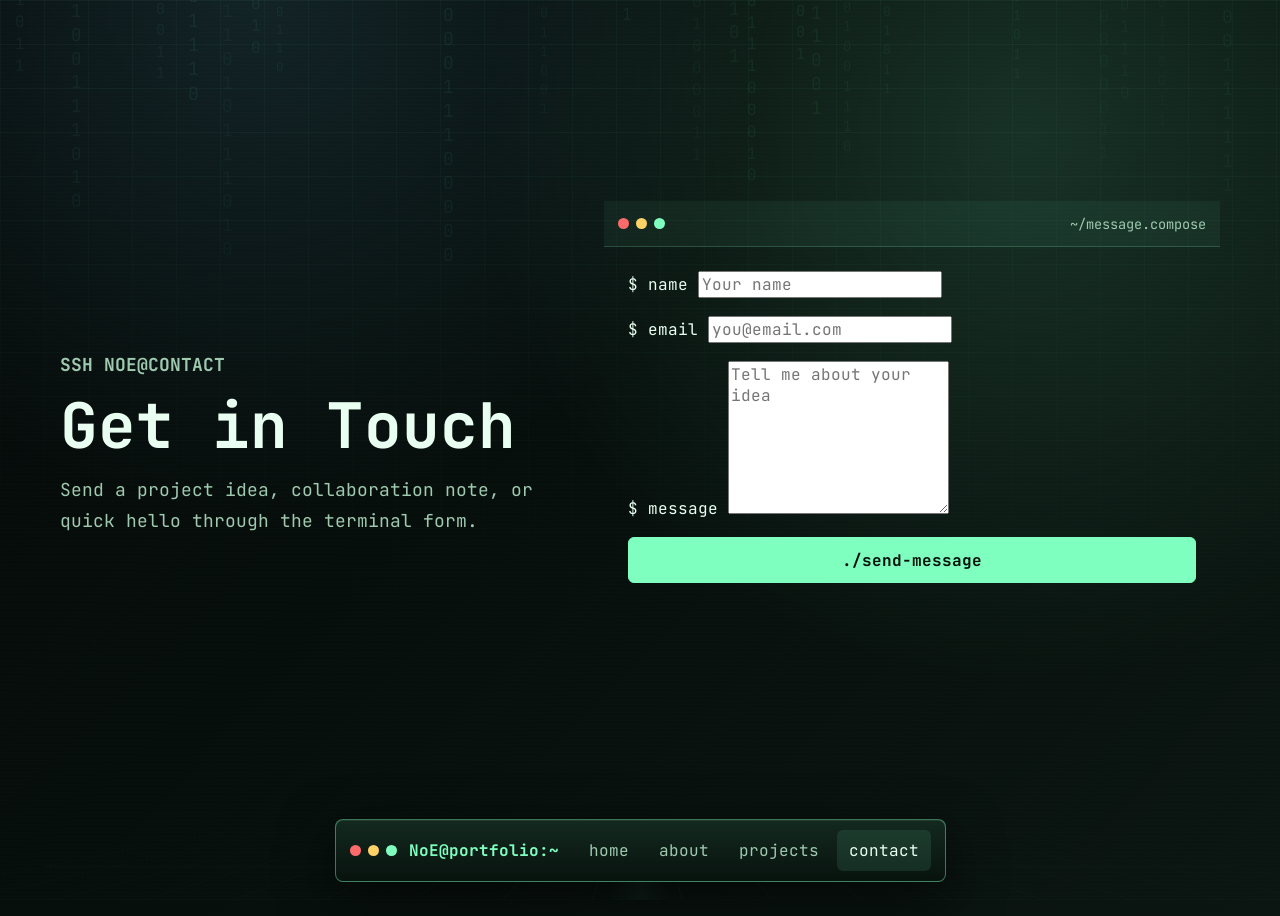
==== contact.html @ 80d9795e "Change contact form action to success.html Updated form action to redirect to success page." ====
<!DOCTYPE html>
<html lang="en">
  <head>
    <meta charset="UTF-8" />
    <meta name="viewport" content="width=device-width, initial-scale=1.0" />
    <title>NoE | Contact</title>
    <link rel="preconnect" href="https://fonts.googleapis.com" />
    <link rel="preconnect" href="https://fonts.gstatic.com" crossorigin />
    <link
      href="https://fonts.googleapis.com/css2?family=JetBrains+Mono:wght@400;500;600;700&display=swap"
      rel="stylesheet"
    />
    <link rel="stylesheet" href="styles.css" />
  </head>
  <body class="page-contact">
    <div class="matrix-rain" data-matrix-rain aria-hidden="true"></div>
    <div class="scanline" aria-hidden="true"></div>
    <div class="terminal-grid" aria-hidden="true"></div>

    <header class="site-header">
      <nav class="nav shell-window" aria-label="Primary navigation">
        <a class="brand" href="index.html" aria-label="Home">
          <span class="window-dots" aria-hidden="true"><i></i><i></i><i></i></span>
          <span>NoE@portfolio:~</span>
        </a>
        <button class="menu-toggle" type="button" aria-label="Open menu" aria-expanded="false">
          <span></span><span></span><span></span>
        </button>
        <div class="nav-links" data-menu>
          <a href="index.html">home</a>
          <button class="nav-button" type="button" data-about-open>about</button>
          <a href="projects.html">projects</a>
          <a href="contact.html" aria-current="page">contact</a>
        </div>
      </nav>
    </header>

    <main>
      <section class="contact-layout">
        <div class="page-hero">
          <p class="eyebrow">ssh NoE@contact</p>
          <h1>Get in Touch</h1>
          <p>Send a project idea, collaboration note, or quick hello through the terminal form.</p>
        </div>

        <form
  name="contact"
  method="POST"
  action="/success.html"
  data-netlify="true"
  netlify-honeypot="bot-field"
>
          <div class="window-bar">
            <span class="window-dots" aria-hidden="true"><i></i><i></i><i></i></span>
            <span class="window-title">~/message.compose</span>
          </div>
          <div class="form-body">
            <input type="hidden" name="form-name" value="contact" />
            <p class="hidden-field" aria-hidden="true">
              <label>Do not fill this out: <input name="bot-field" tabindex="-1" autocomplete="off" /></label>
            </p>
            <label>
              <span>$ name</span>
              <input type="text" name="name" placeholder="Your name" required />
            </label>
            <label>
              <span>$ email</span>
              <input type="email" name="email" placeholder="you@email.com" required />
            </label>
            <label>
              <span>$ message</span>
              <textarea name="message" rows="7" placeholder="Tell me about your idea" required></textarea>
            </label>
            <button class="btn primary" type="submit" id="submit-btn">./send-message</button>
            <p class="form-feedback" id="form-feedback" role="status" aria-live="polite"></p>
          </div>
        </form>
      </section>
    </main>

    <div class="about-modal" data-about-modal aria-hidden="true" role="dialog" aria-modal="true" aria-labelledby="about-modal-title">
      <button class="modal-backdrop" type="button" data-about-close aria-label="Close about terminal"></button>
      <section class="about-terminal shell-window" aria-label="About me terminal">
        <div class="window-bar">
          <span class="window-dots" aria-hidden="true"><i></i><i></i><i></i></span>
          <span class="window-title" id="about-modal-title">~/about.md</span>
          <button class="terminal-close" type="button" data-about-close aria-label="Close">x</button>
        </div>
        <div class="terminal-body" data-terminal="about">
          <p><span class="prompt">$</span> cat about.md</p>
        </div>
      </section>
    </div>

    <script src="script.js"></script>
  </body>
</html>
---- styles.css ----
:root {
  --bg: #07100d;
  --bg-soft: #0b1813;
  --panel: rgba(8, 18, 14, 0.88);
  --panel-strong: rgba(11, 24, 19, 0.96);
  --line: rgba(127, 255, 190, 0.2);
  --line-strong: rgba(127, 255, 190, 0.42);
  --text: #e8fff2;
  --muted: #9fcab0;
  --green: #7fffbf;
  --amber: #ffd166;
  --red: #ff6b6b;
  --cyan: #70d6ff;
  --shadow: 0 24px 70px rgba(0, 0, 0, 0.42);
  --radius: 8px;
  --max: 1160px;
  --ease: cubic-bezier(0.2, 0.8, 0.2, 1);
}

* {
  box-sizing: border-box;
}

html {
  scroll-behavior: smooth;
}

body {
  margin: 0;
  min-height: 100vh;
  font-family: "JetBrains Mono", "Fira Code", ui-monospace, monospace;
  color: var(--text);
  background:
    radial-gradient(circle at 20% 0%, rgba(112, 214, 255, 0.12), transparent 32rem),
    radial-gradient(circle at 80% 15%, rgba(127, 255, 191, 0.14), transparent 34rem),
    linear-gradient(135deg, #050908 0%, var(--bg) 54%, #0b1511 100%);
  overflow-x: hidden;
  padding-bottom: 108px;
}

body::before {
  content: "";
  position: fixed;
  inset: 0;
  pointer-events: none;
  background-image:
    linear-gradient(rgba(127, 255, 190, 0.045) 1px, transparent 1px),
    linear-gradient(90deg, rgba(127, 255, 190, 0.04) 1px, transparent 1px);
  background-size: 44px 44px;
  mask-image: linear-gradient(to bottom, rgba(0, 0, 0, 0.9), transparent 80%);
}

a {
  color: inherit;
}

button,
input,
textarea {
  font: inherit;
}

.matrix-rain {
  position: fixed;
  inset: 0;
  z-index: 0;
  overflow: hidden;
  pointer-events: none;
  opacity: 0.32;
  mask-image: linear-gradient(to bottom, #000 0%, rgba(0, 0, 0, 0.68) 42%, transparent 100%);
}

.matrix-column {
  position: absolute;
  top: -42vh;
  left: var(--x);
  display: grid;
  gap: 0.38rem;
  color: rgba(127, 255, 190, 0.34);
  font-size: var(--size);
  line-height: 1;
  text-shadow: 0 0 10px rgba(127, 255, 190, 0.24);
  opacity: var(--opacity);
  animation: matrixFall var(--duration) linear infinite;
  animation-delay: var(--delay);
}

.matrix-column span:first-child {
  color: rgba(232, 255, 242, 0.62);
  text-shadow: 0 0 14px rgba(127, 255, 190, 0.45);
}

.scanline {
  position: fixed;
  inset: 0;
  pointer-events: none;
  z-index: 10;
  opacity: 0.28;
  background: repeating-linear-gradient(
    to bottom,
    rgba(255, 255, 255, 0.035) 0,
    rgba(255, 255, 255, 0.035) 1px,
    transparent 1px,
    transparent 4px
  );
}

.terminal-grid {
  position: fixed;
  inset: auto -10vw 0;
  height: 34vh;
  pointer-events: none;
  background:
    linear-gradient(to right, transparent 0 48%, rgba(127, 255, 190, 0.14) 50%, transparent 52%),
    repeating-linear-gradient(90deg, rgba(127, 255, 190, 0.1) 0 1px, transparent 1px 90px),
    repeating-linear-gradient(0deg, rgba(127, 255, 190, 0.1) 0 1px, transparent 1px 46px);
  transform: perspective(280px) rotateX(62deg);
  transform-origin: bottom;
  opacity: 0.3;
}

.site-header {
  position: fixed;
  left: 0;
  right: 0;
  bottom: 18px;
  z-index: 20;
  padding: 0 clamp(16px, 4vw, 40px);
  pointer-events: none;
}

.shell-window {
  border: 1px solid var(--line);
  border-radius: var(--radius);
  background: var(--panel);
  box-shadow: var(--shadow);
  backdrop-filter: blur(14px);
}

.nav {
  position: relative;
  width: fit-content;
  max-width: min(var(--max), calc(100vw - 32px));
  margin: 0 auto;
  min-height: 58px;
  display: flex;
  align-items: center;
  justify-content: space-between;
  gap: 18px;
  padding: 10px 14px;
  pointer-events: auto;
  border-color: var(--line-strong);
  background:
    linear-gradient(180deg, rgba(127, 255, 190, 0.08), rgba(8, 18, 14, 0.9)),
    var(--panel-strong);
  box-shadow:
    0 18px 54px rgba(0, 0, 0, 0.58),
    inset 0 1px 0 rgba(232, 255, 242, 0.08);
}

.brand,
.nav-links a,
.nav-button,
.text-link,
.site-footer a {
  text-decoration: none;
}

.brand {
  display: inline-flex;
  align-items: center;
  gap: 12px;
  min-width: 0;
  font-weight: 700;
  color: var(--green);
}

.brand span:last-child {
  white-space: nowrap;
}

.window-dots {
  display: inline-flex;
  gap: 7px;
  flex: 0 0 auto;
}

.window-dots i {
  width: 11px;
  height: 11px;
  border-radius: 50%;
  display: block;
}

.window-dots i:nth-child(1) {
  background: var(--red);
}

.window-dots i:nth-child(2) {
  background: var(--amber);
}

.window-dots i:nth-child(3) {
  background: var(--green);
}

.nav-links {
  display: flex;
  align-items: center;
  gap: 6px;
}

.nav-links a,
.nav-button {
  color: var(--muted);
  padding: 10px 12px;
  border-radius: 6px;
  border: 0;
  background: transparent;
  cursor: pointer;
  transition: color 180ms var(--ease), background 180ms var(--ease);
}

.nav-links a:hover,
.nav-links a:focus-visible,
.nav-button:hover,
.nav-button:focus-visible,
.nav-links a[aria-current="page"] {
  color: var(--text);
  background: rgba(127, 255, 190, 0.1);
}

.menu-toggle {
  display: none;
  width: 44px;
  height: 44px;
  border: 1px solid var(--line);
  border-radius: 6px;
  background: rgba(127, 255, 190, 0.08);
  color: var(--text);
  cursor: pointer;
}

.menu-toggle span {
  display: block;
  width: 18px;
  height: 2px;
  margin: 4px auto;
  background: currentColor;
}

main {
  width: min(var(--max), calc(100% - 32px));
  margin: 0 auto;
  position: relative;
  z-index: 1;
}

.hero {
  min-height: calc(100vh - 78px);
  display: grid;
  grid-template-columns: minmax(0, 1fr) minmax(340px, 0.92fr);
  align-items: center;
  gap: clamp(28px, 5vw, 72px);
  padding: clamp(64px, 10vw, 112px) 0 56px;
}

.hero-copy h1,
.page-hero h1 {
  margin: 0;
  max-width: 780px;
  font-size: clamp(1.72rem, 4.9vw, 3.92rem);
  line-height: 0.98;
  letter-spacing: 0;
}

.hero-copy p:not(.eyebrow),
.page-hero p,
.about-panel p {
  color: var(--muted);
  line-height: 1.75;
  font-size: clamp(1rem, 1.8vw, 1.12rem);
}

.eyebrow {
  margin: 0 0 14px;
  color: var(--green);
  text-transform: uppercase;
  letter-spacing: 0;
  font-size: 0.86rem;
  font-weight: 700;
}

.hero-actions {
  display: flex;
  flex-wrap: wrap;
  gap: 12px;
  margin-top: 30px;
}

.btn {
  display: inline-flex;
  align-items: center;
  justify-content: center;
  min-height: 46px;
  padding: 0 18px;
  border: 1px solid var(--line-strong);
  border-radius: 6px;
  color: var(--text);
  background: rgba(232, 255, 242, 0.04);
  text-decoration: none;
  cursor: pointer;
  transition: transform 180ms var(--ease), border-color 180ms var(--ease), background 180ms var(--ease);
}

.btn:hover,
.btn:focus-visible {
  transform: translateY(-2px);
  border-color: var(--green);
  background: rgba(127, 255, 190, 0.1);
}

.btn.primary {
  color: #03100a;
  background: var(--green);
  border-color: var(--green);
  font-weight: 700;
}

.window-bar {
  display: flex;
  align-items: center;
  gap: 12px;
  min-height: 46px;
  padding: 0 14px;
  border-bottom: 1px solid var(--line);
  background: rgba(127, 255, 190, 0.055);
}

.window-title {
  margin-left: auto;
  color: var(--muted);
  font-size: 0.85rem;
}

.terminal-body {
  min-height: 330px;
  padding: 24px;
  color: var(--text);
  line-height: 1.75;
}

.terminal-body p {
  margin: 0 0 10px;
}

.terminal-body .prompt,
.project-command {
  color: var(--green);
  font-weight: 700;
}

.muted,
.project-card p {
  color: var(--muted);
}

.cursor::after {
  content: "";
  display: inline-block;
  width: 9px;
  height: 1.15em;
  margin-left: 6px;
  vertical-align: -0.2em;
  background: var(--green);
  animation: blink 900ms steps(2, jump-none) infinite;
}

.section {
  padding: clamp(52px, 8vw, 88px) 0;
}

.split {
  display: grid;
  grid-template-columns: 0.8fr 1fr;
  gap: clamp(24px, 5vw, 64px);
  align-items: start;
}

h2 {
  margin: 0;
  color: var(--text);
  font-size: clamp(1.8rem, 4vw, 3.2rem);
  line-height: 1.08;
  letter-spacing: 0;
}

.about-panel {
  padding: clamp(22px, 4vw, 34px);
}

.stats {
  display: grid;
  grid-template-columns: repeat(3, 1fr);
  gap: 12px;
  margin: 28px 0 0;
}

.stats div,
.skill-group span {
  border: 1px solid var(--line);
  border-radius: 6px;
  background: rgba(127, 255, 190, 0.055);
}

.stats div {
  padding: 16px;
}

.stats dt {
  color: var(--green);
  font-size: 0.78rem;
  text-transform: uppercase;
}

.stats dd {
  margin: 8px 0 0;
  color: var(--text);
}

.section-heading {
  display: flex;
  align-items: end;
  justify-content: space-between;
  gap: 20px;
  margin-bottom: 28px;
}

.text-link,
.site-footer a {
  color: var(--green);
  border-bottom: 1px solid rgba(127, 255, 190, 0.45);
}

.projects-grid {
  display: grid;
  grid-template-columns: repeat(3, minmax(0, 1fr));
  gap: 18px;
}

.projects-grid.full {
  grid-template-columns: repeat(auto-fit, minmax(260px, 1fr));
}

.project-card {
  padding: 20px;
  min-height: 230px;
  display: flex;
  flex-direction: column;
  transition: transform 180ms var(--ease), border-color 180ms var(--ease), background 180ms var(--ease);
}

.project-card:hover {
  transform: translateY(-4px);
  border-color: var(--line-strong);
  background: var(--panel-strong);
}

.project-card h3 {
  margin: 18px 0 10px;
  font-size: 1.2rem;
  line-height: 1.35;
}

.project-card p {
  margin: 0;
  line-height: 1.65;
}

.project-meta {
  display: flex;
  flex-wrap: wrap;
  gap: 8px;
  margin-top: auto;
  padding-top: 24px;
  color: var(--cyan);
  font-size: 0.82rem;
}

.project-meta span {
  border: 1px solid rgba(112, 214, 255, 0.24);
  border-radius: 999px;
  padding: 4px 8px;
}

.skill-marquee {
  position: relative;
  overflow: hidden;
  padding: 12px 0;
  border-color: var(--line-strong);
  background:
    linear-gradient(90deg, rgba(127, 255, 190, 0.08), transparent 22%, transparent 78%, rgba(127, 255, 190, 0.08)),
    var(--panel);
}

.skill-marquee::before,
.skill-marquee::after {
  content: "";
  position: absolute;
  top: 0;
  bottom: 0;
  width: 92px;
  z-index: 1;
  pointer-events: none;
}

.skill-marquee::before {
  left: 0;
  background: linear-gradient(90deg, rgba(8, 18, 14, 0.98), transparent);
}

.skill-marquee::after {
  right: 0;
  background: linear-gradient(270deg, rgba(8, 18, 14, 0.98), transparent);
}

.skill-track {
  display: flex;
  width: max-content;
  animation: marquee 26s linear infinite;
}

.skill-marquee:hover .skill-track {
  animation-play-state: paused;
}

.skill-group {
  display: flex;
  gap: 12px;
  padding-right: 12px;
}

.skill-group span {
  min-width: max-content;
  min-height: 52px;
  display: inline-flex;
  align-items: center;
  justify-content: center;
  padding: 0 18px;
  color: var(--muted);
  box-shadow: inset 0 0 18px rgba(127, 255, 190, 0.035);
}

.skill-group span::before {
  content: ">";
  margin-right: 8px;
  color: var(--green);
}

.page-hero {
  padding: clamp(72px, 11vw, 120px) 0 24px;
}

.page-hero p {
  max-width: 720px;
}

.contact-layout {
  min-height: calc(100vh - 92px);
  display: grid;
  grid-template-columns: 0.78fr 1fr;
  align-items: center;
  gap: clamp(28px, 5vw, 70px);
  padding: 60px 0;
}

.contact-form {
  overflow: hidden;
}

.form-body {
  display: grid;
  gap: 18px;
  padding: 24px;
}

.hidden-field {
  display: none;
}

.contact-form label {
  display: grid;
  gap: 8px;
  color: var(--green);
}

.contact-form input,
.contact-form textarea {
  width: 100%;
  border: 1px solid var(--line);
  border-radius: 6px;
  background: rgba(0, 0, 0, 0.22);
  color: var(--text);
  padding: 13px 14px;
  resize: vertical;
}

.contact-form input:focus,
.contact-form textarea:focus {
  outline: none;
  border-color: var(--green);
  box-shadow: 0 0 0 3px rgba(127, 255, 190, 0.11);
}

.contact-form input::placeholder,
.contact-form textarea::placeholder {
  color: rgba(159, 202, 176, 0.58);
}

.form-feedback {
  display: none;
  margin: 0;
  padding: 12px 14px;
  border-radius: 6px;
  line-height: 1.6;
}

.form-feedback.success,
.form-feedback.error {
  display: block;
}

.form-feedback.success {
  color: var(--green);
  background: rgba(127, 255, 190, 0.08);
  border: 1px solid var(--line);
}

.form-feedback.error {
  color: #ffb4b4;
  background: rgba(255, 107, 107, 0.08);
  border: 1px solid rgba(255, 107, 107, 0.3);
}

.site-footer {
  width: min(var(--max), calc(100% - 32px));
  margin: 0 auto;
  padding: 34px 0 48px;
  display: flex;
  justify-content: space-between;
  gap: 18px;
  color: var(--muted);
  position: relative;
  z-index: 1;
}

.about-modal {
  position: fixed;
  inset: 0;
  z-index: 40;
  display: grid;
  place-items: center;
  padding: 20px;
  opacity: 0;
  visibility: hidden;
  pointer-events: none;
  transition: opacity 220ms var(--ease), visibility 220ms var(--ease);
}

.about-modal.is-open {
  opacity: 1;
  visibility: visible;
  pointer-events: auto;
}

.modal-backdrop {
  position: absolute;
  inset: 0;
  border: 0;
  background: rgba(2, 8, 6, 0.76);
  backdrop-filter: blur(8px);
  cursor: pointer;
}

.about-terminal {
  position: relative;
  width: min(780px, 100%);
  overflow: hidden;
  transform: translateY(18px) scale(0.98);
  opacity: 0;
  transition: transform 240ms var(--ease), opacity 240ms var(--ease);
}

.about-modal.is-open .about-terminal {
  transform: translateY(0) scale(1);
  opacity: 1;
}

.about-terminal .terminal-body {
  min-height: 390px;
}

.terminal-close {
  width: 34px;
  height: 34px;
  margin-left: 8px;
  border: 1px solid var(--line);
  border-radius: 6px;
  color: var(--muted);
  background: rgba(255, 255, 255, 0.04);
  cursor: pointer;
}

.terminal-close:hover,
.terminal-close:focus-visible {
  color: var(--text);
  border-color: var(--green);
}

.reveal {
  opacity: 0;
  transform: translateY(16px);
  transition: opacity 520ms var(--ease), transform 520ms var(--ease);
}

.reveal.is-visible {
  opacity: 1;
  transform: translateY(0);
}

@keyframes blink {
  50% {
    opacity: 0;
  }
}

@keyframes marquee {
  to {
    transform: translateX(-50%);
  }
}

@keyframes matrixFall {
  to {
    transform: translateY(150vh);
  }
}

@media (prefers-reduced-motion: reduce) {
  *,
  *::before,
  *::after {
    scroll-behavior: auto !important;
    animation-duration: 0.001ms !important;
    animation-iteration-count: 1 !important;
    transition-duration: 0.001ms !important;
  }

  .matrix-rain {
    display: none;
  }
}

@media (max-width: 900px) {
  .hero,
  .split,
  .contact-layout {
    grid-template-columns: 1fr;
  }

  .hero {
    padding-top: 56px;
  }

  .hero-terminal {
    order: -1;
  }

  .terminal-body {
    min-height: 260px;
  }

  .projects-grid {
    grid-template-columns: repeat(2, minmax(0, 1fr));
  }
}

@media (max-width: 680px) {
  .matrix-rain {
    opacity: 0.2;
  }

  .matrix-column:nth-child(n + 18) {
    display: none;
  }

  .site-header {
    bottom: 10px;
    padding-inline: 10px;
  }

  main,
  .site-footer {
    width: min(100% - 24px, var(--max));
  }

  .nav {
    width: min(100%, 520px);
    min-height: 56px;
    gap: 8px;
    padding: 8px;
  }

  .brand {
    gap: 0;
  }

  .brand span:last-child {
    position: absolute;
    width: 1px;
    height: 1px;
    overflow: hidden;
    clip: rect(0 0 0 0);
    white-space: nowrap;
  }

  .menu-toggle {
    display: none;
  }

  .nav-links {
    display: flex;
    flex: 1;
    justify-content: flex-end;
    min-width: 0;
  }

  .nav-links a,
  .nav-button {
    flex: 0 1 auto;
    min-width: 0;
    padding: 10px 8px;
    font-size: clamp(0.72rem, 3.3vw, 0.9rem);
    text-align: center;
  }

  .hero-copy h1,
  .page-hero h1 {
    font-size: clamp(1.65rem, 9.1vw, 2.87rem);
  }

  .hero-actions,
  .section-heading,
  .site-footer {
    align-items: stretch;
    flex-direction: column;
  }

  .btn {
    width: 100%;
  }

  .stats,
  .projects-grid,
  .projects-grid.full {
    grid-template-columns: 1fr;
  }

  .skill-marquee::before,
  .skill-marquee::after {
    width: 38px;
  }

  .terminal-body,
  .form-body {
    padding: 18px;
  }
}
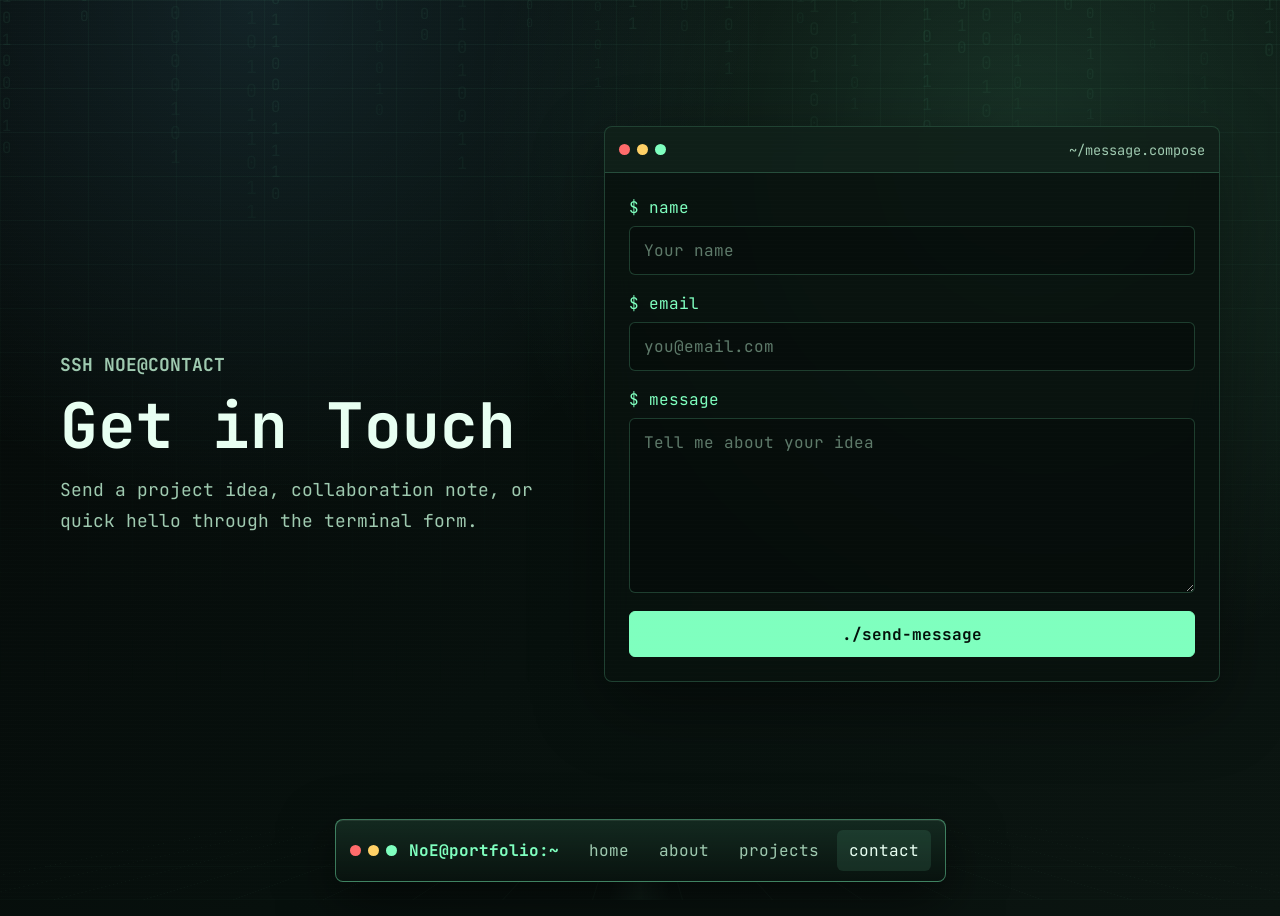
==== commit 084c55c4: "Fix formatting of contact form attributes" ====
--- a/contact.html
+++ b/contact.html
@@ -44,12 +44,12 @@
         </div>
 
         <form
-  name="contact"
-  method="POST"
-  action="/success.html"
-  data-netlify="true"
-  netlify-honeypot="bot-field"
->
+         name="contact"
+         method="POST"
+         action="/success.html"
+         data-netlify="true"
+         netlify-honeypot="bot-field"
+        >
           <div class="window-bar">
             <span class="window-dots" aria-hidden="true"><i></i><i></i><i></i></span>
             <span class="window-title">~/message.compose</span>
--- a/styles.css
+++ b/styles.css
@@ -574,7 +574,13 @@
   padding: 60px 0;
 }
 
-.contact-form {
+.contact-form,
+form[name="contact"] {
+  border: 1px solid var(--line);
+  border-radius: var(--radius);
+  background: var(--panel);
+  box-shadow: var(--shadow);
+  backdrop-filter: blur(14px);
   overflow: hidden;
 }
 
@@ -588,14 +594,17 @@
   display: none;
 }
 
-.contact-form label {
+.contact-form label,
+form[name="contact"] label {
   display: grid;
   gap: 8px;
   color: var(--green);
 }
 
 .contact-form input,
-.contact-form textarea {
+.contact-form textarea,
+form[name="contact"] input,
+form[name="contact"] textarea {
   width: 100%;
   border: 1px solid var(--line);
   border-radius: 6px;
@@ -606,14 +615,18 @@
 }
 
 .contact-form input:focus,
-.contact-form textarea:focus {
+.contact-form textarea:focus,
+form[name="contact"] input:focus,
+form[name="contact"] textarea:focus {
   outline: none;
   border-color: var(--green);
   box-shadow: 0 0 0 3px rgba(127, 255, 190, 0.11);
 }
 
 .contact-form input::placeholder,
-.contact-form textarea::placeholder {
+.contact-form textarea::placeholder,
+form[name="contact"] input::placeholder,
+form[name="contact"] textarea::placeholder {
   color: rgba(159, 202, 176, 0.58);
 }
 
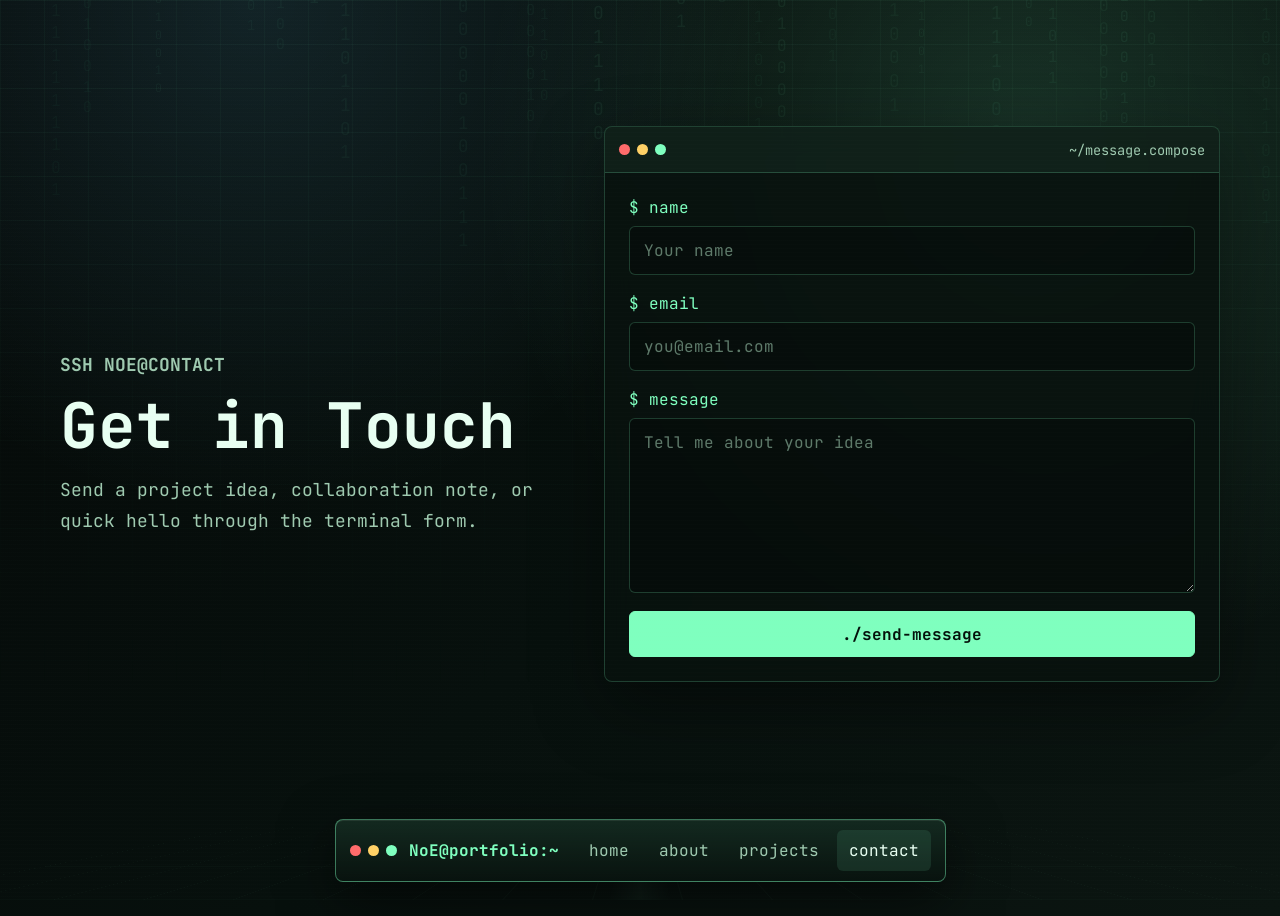
==== commit 7e057bc5: "Update stylesheet link to use absolute path" ====
--- a/contact.html
+++ b/contact.html
@@ -10,7 +10,7 @@
       href="https://fonts.googleapis.com/css2?family=JetBrains+Mono:wght@400;500;600;700&display=swap"
       rel="stylesheet"
     />
-    <link rel="stylesheet" href="styles.css" />
+    <link rel="stylesheet" href="/styles.css" />
   </head>
   <body class="page-contact">
     <div class="matrix-rain" data-matrix-rain aria-hidden="true"></div>
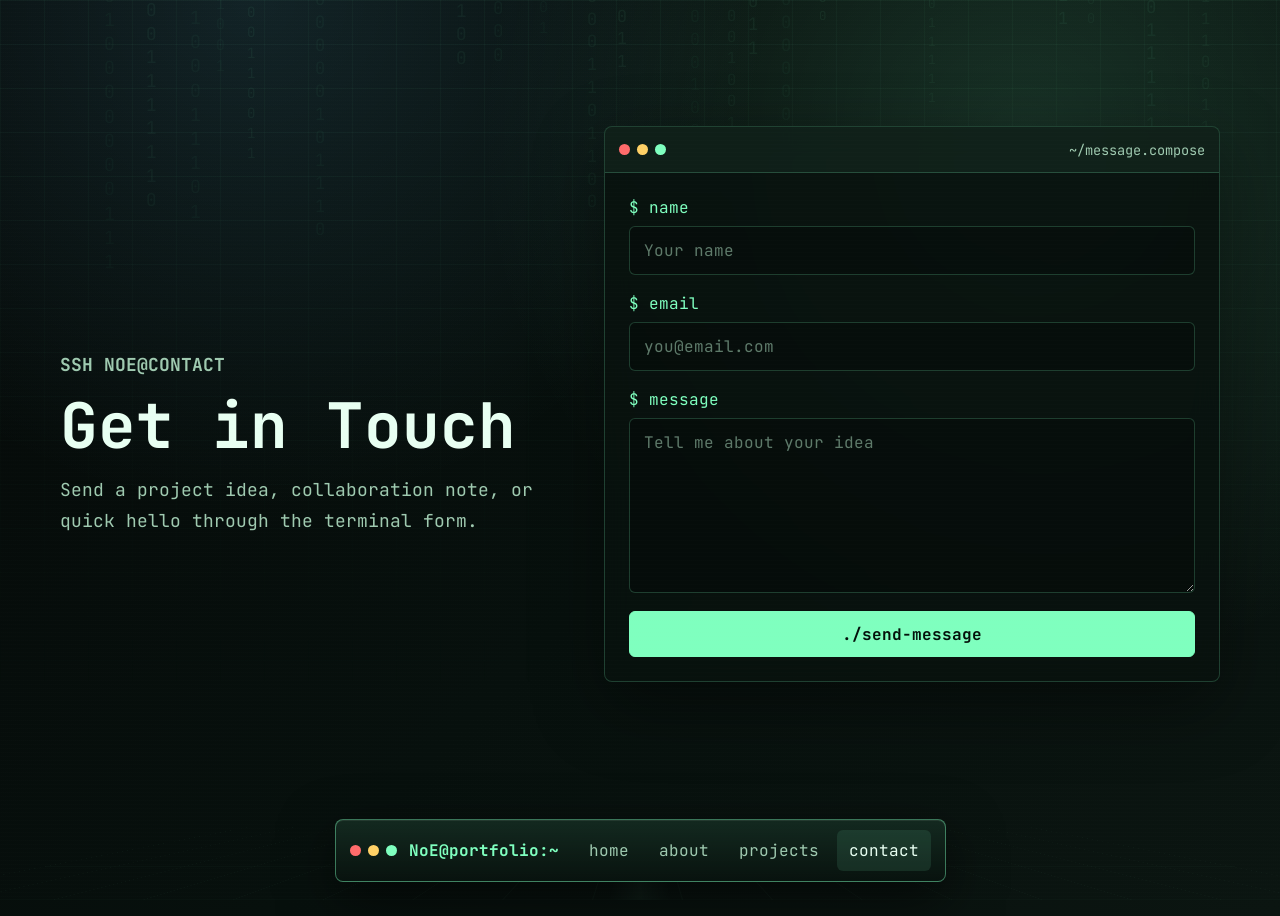
==== commit e1e74f34: "Fix stylesheet link path in contact.html" ====
--- a/contact.html
+++ b/contact.html
@@ -10,7 +10,7 @@
       href="https://fonts.googleapis.com/css2?family=JetBrains+Mono:wght@400;500;600;700&display=swap"
       rel="stylesheet"
     />
-    <link rel="stylesheet" href="/styles.css" />
+    <link rel="stylesheet" href="styles.css" />
   </head>
   <body class="page-contact">
     <div class="matrix-rain" data-matrix-rain aria-hidden="true"></div>
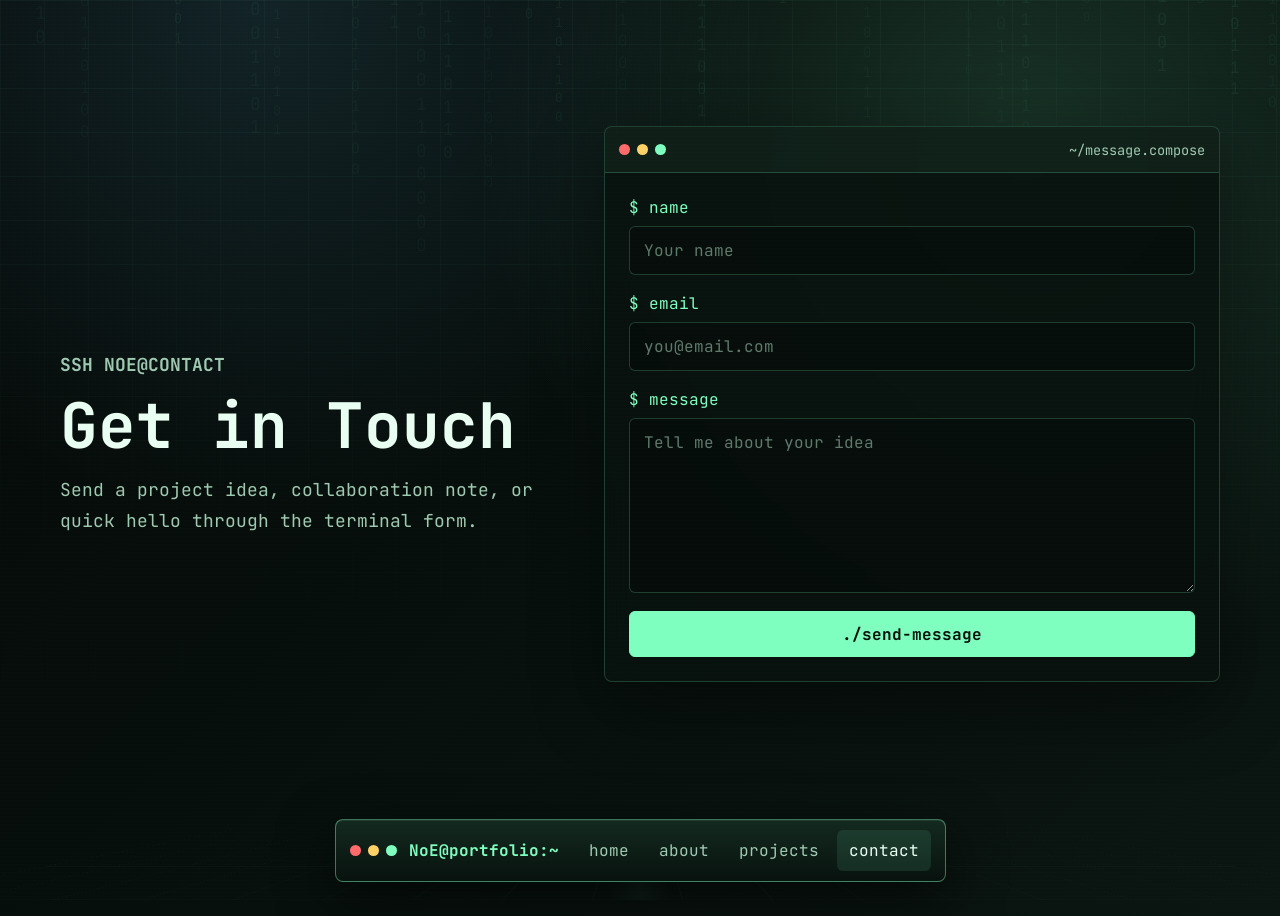
==== commit 4afd94f5: "Investigate contact page text input styling issue post-deployment (69f7027c096cd00c45b6d0f4)" ====
--- a/contact.html
+++ b/contact.html
@@ -44,6 +44,7 @@
         </div>
 
         <form
+         class="contact-form"
          name="contact"
          method="POST"
          action="/success.html"
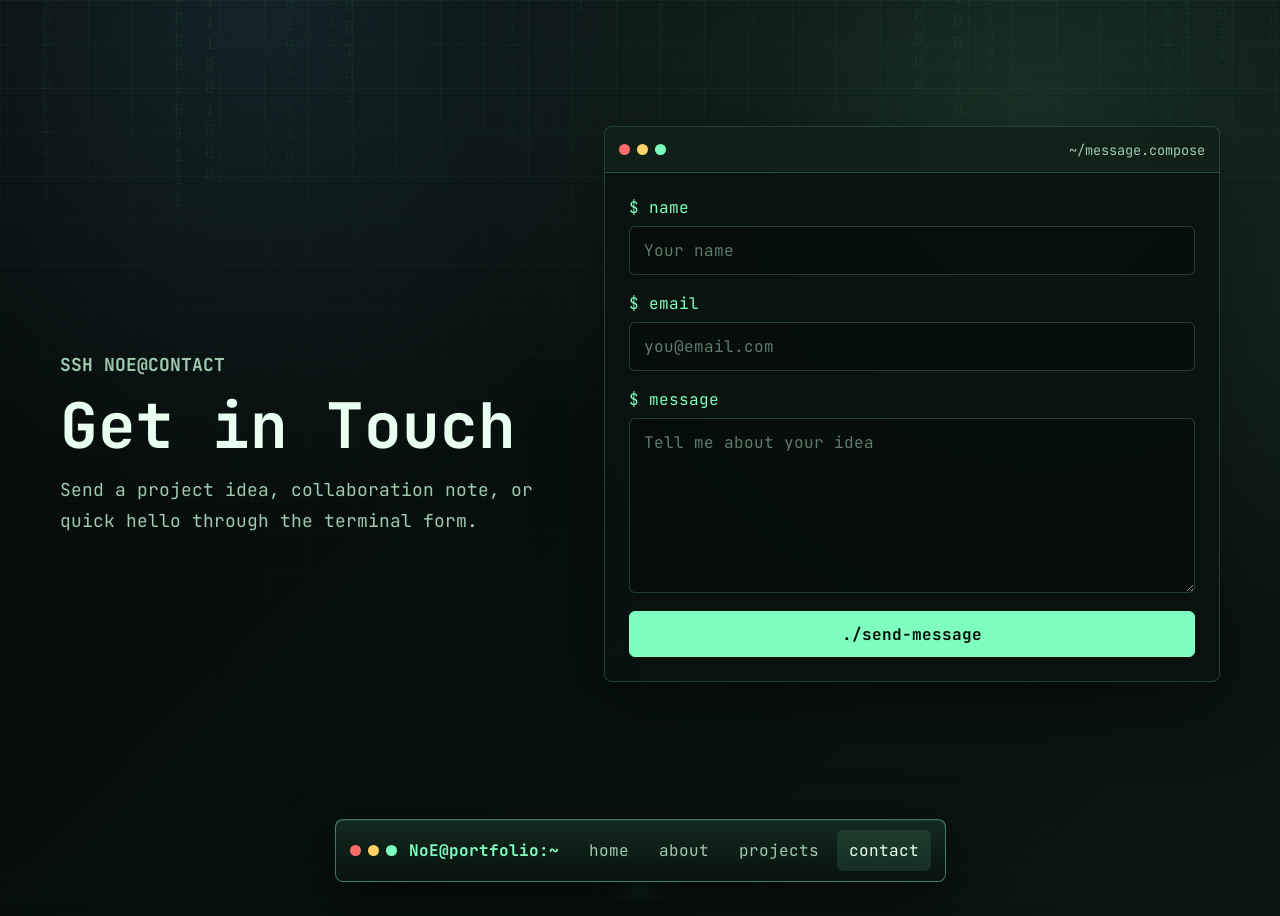
==== commit 850ebfe0: "Fix Contact page asset paths for Netlify deploy Co-authored-by: NoE114 <188961547+NoE114@users.norep" ====
--- a/contact.html
+++ b/contact.html
@@ -10,7 +10,7 @@
       href="https://fonts.googleapis.com/css2?family=JetBrains+Mono:wght@400;500;600;700&display=swap"
       rel="stylesheet"
     />
-    <link rel="stylesheet" href="styles.css" />
+    <link rel="stylesheet" href="/styles.css" />
   </head>
   <body class="page-contact">
     <div class="matrix-rain" data-matrix-rain aria-hidden="true"></div>
@@ -93,6 +93,6 @@
       </section>
     </div>
 
-    <script src="script.js"></script>
+    <script src="/script.js"></script>
   </body>
 </html>
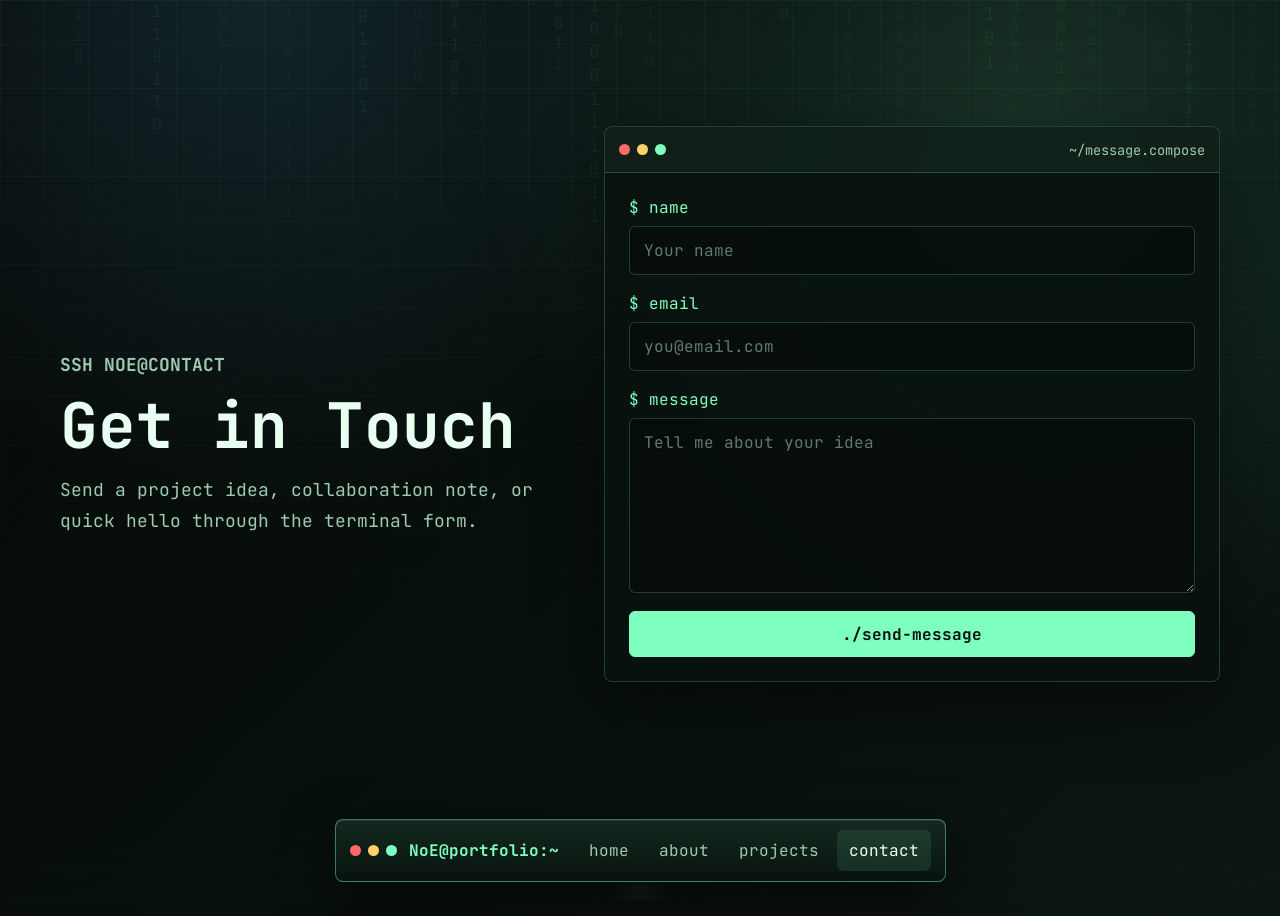
==== commit 1a727420: "favicon added and fixed the contact me page" ====
--- a/contact.html
+++ b/contact.html
@@ -4,13 +4,14 @@
     <meta charset="UTF-8" />
     <meta name="viewport" content="width=device-width, initial-scale=1.0" />
     <title>NoE | Contact</title>
+    <link rel="icon" type="image/png" href="terminal.png" />
     <link rel="preconnect" href="https://fonts.googleapis.com" />
     <link rel="preconnect" href="https://fonts.gstatic.com" crossorigin />
     <link
       href="https://fonts.googleapis.com/css2?family=JetBrains+Mono:wght@400;500;600;700&display=swap"
       rel="stylesheet"
     />
-    <link rel="stylesheet" href="/styles.css" />
+    <link rel="stylesheet" href="styles.css" />
   </head>
   <body class="page-contact">
     <div class="matrix-rain" data-matrix-rain aria-hidden="true"></div>
@@ -44,7 +45,6 @@
         </div>
 
         <form
-         class="contact-form"
          name="contact"
          method="POST"
          action="/success.html"
@@ -93,6 +93,6 @@
       </section>
     </div>
 
-    <script src="/script.js"></script>
+    <script src="script.js"></script>
   </body>
 </html>
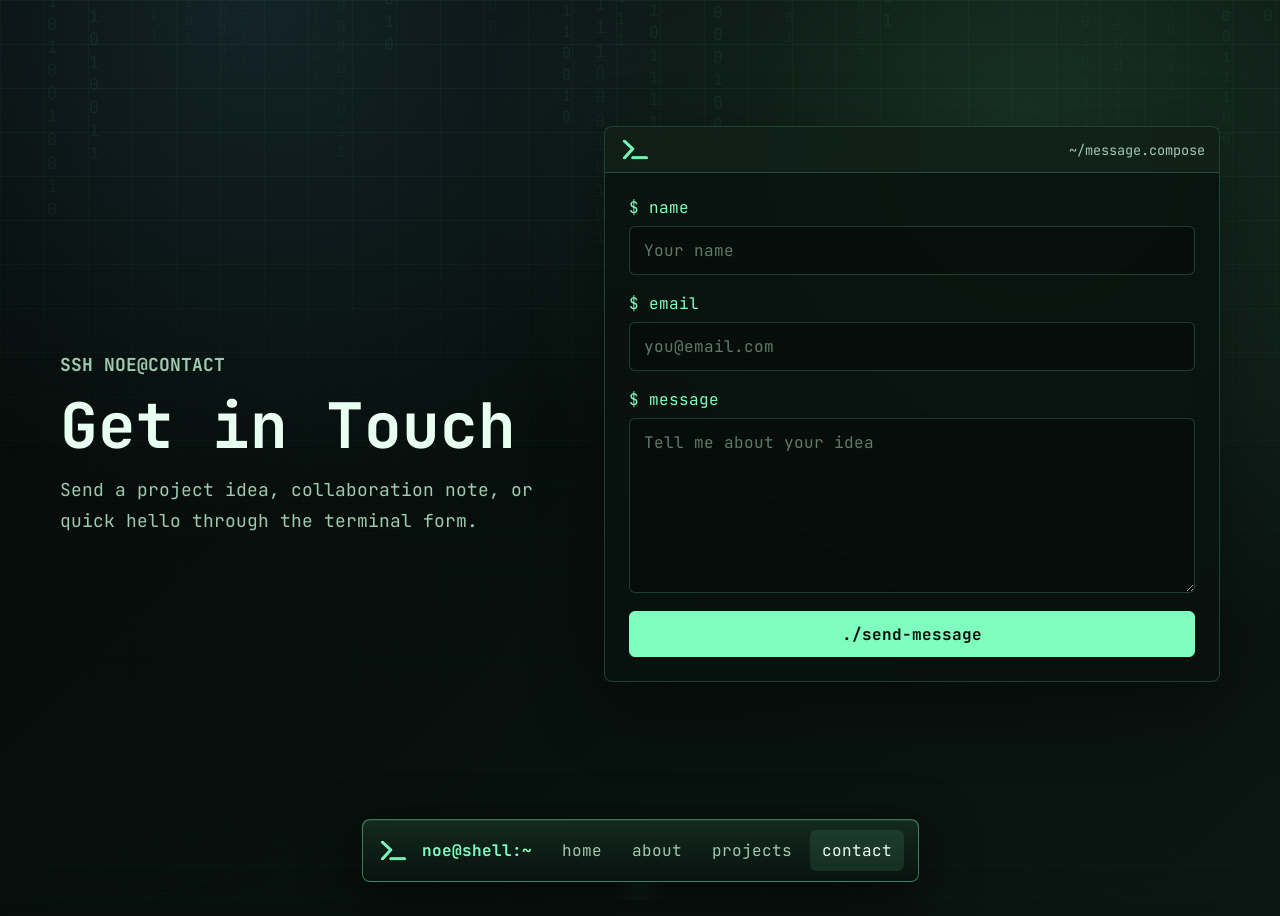
==== commit bac22565: "refactor: update terminal interface and improve project rendering logic" ====
--- a/contact.html
+++ b/contact.html
@@ -21,8 +21,8 @@
     <header class="site-header">
       <nav class="nav shell-window" aria-label="Primary navigation">
         <a class="brand" href="index.html" aria-label="Home">
-          <span class="window-dots" aria-hidden="true"><i></i><i></i><i></i></span>
-          <span>NoE@portfolio:~</span>
+          <span class="window-dots" aria-hidden="true"><img class="icon" src="terminal.png"alt=">_"></span>
+          <span>noe@shell:~</span>
         </a>
         <button class="menu-toggle" type="button" aria-label="Open menu" aria-expanded="false">
           <span></span><span></span><span></span>
@@ -52,7 +52,7 @@
          netlify-honeypot="bot-field"
         >
           <div class="window-bar">
-            <span class="window-dots" aria-hidden="true"><i></i><i></i><i></i></span>
+            <span class="window-dots" aria-hidden="true"><img class="icon" src="terminal.png"alt=">_"></span>
             <span class="window-title">~/message.compose</span>
           </div>
           <div class="form-body">
@@ -83,7 +83,7 @@
       <button class="modal-backdrop" type="button" data-about-close aria-label="Close about terminal"></button>
       <section class="about-terminal shell-window" aria-label="About me terminal">
         <div class="window-bar">
-          <span class="window-dots" aria-hidden="true"><i></i><i></i><i></i></span>
+          <span class="window-dots" aria-hidden="true"><img class="icon" src="terminal.png"alt=">_"></span>
           <span class="window-title" id="about-modal-title">~/about.md</span>
           <button class="terminal-close" type="button" data-about-close aria-label="Close">x</button>
         </div>
--- a/styles.css
+++ b/styles.css
@@ -204,6 +204,14 @@
   background: var(--green);
 }
 
+.icon {
+  width: 33px;
+  height: 33px;
+
+  -webkit-mask-size: 60%;
+  mask-size: 60%;
+}
+
 .nav-links {
   display: flex;
   align-items: center;
